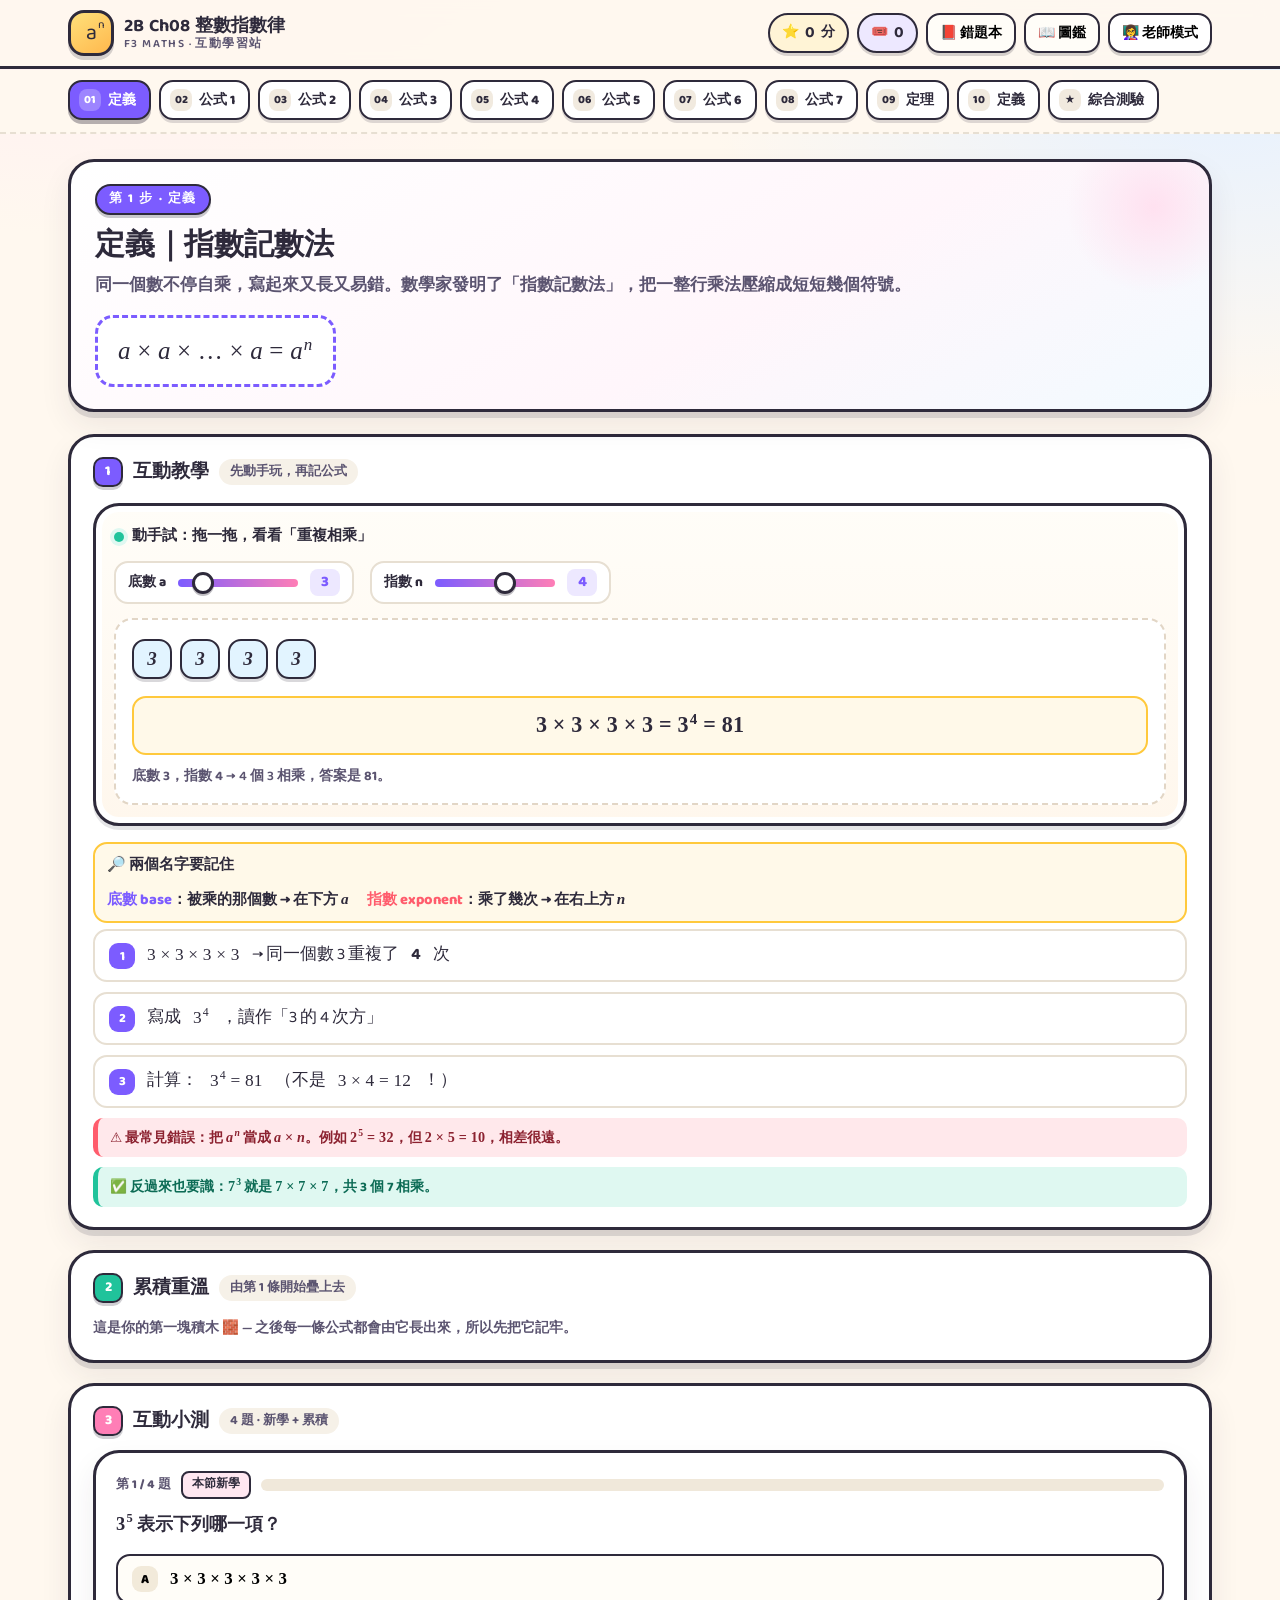
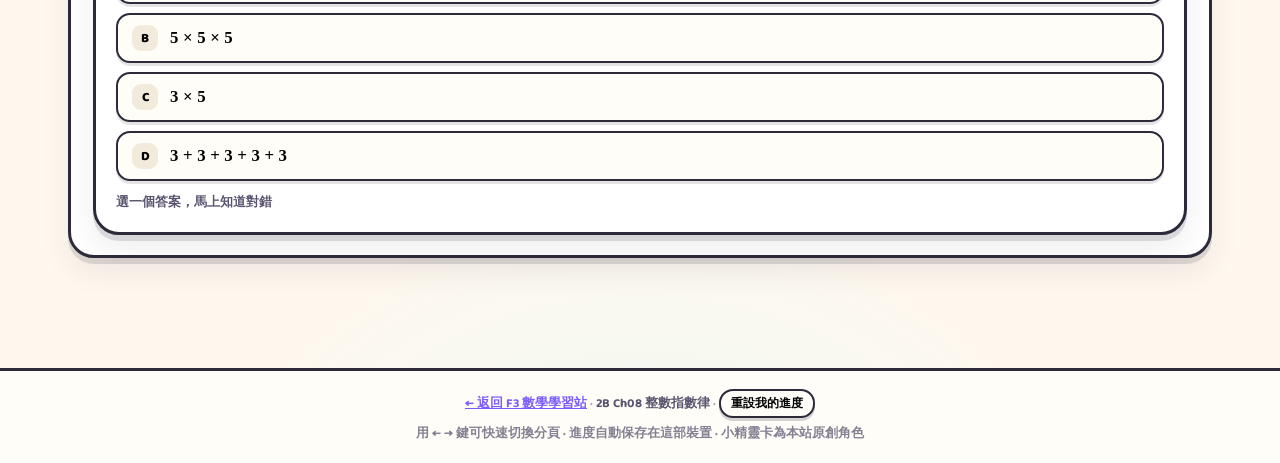
==== 2b-ch08/index.html @ fe67205e "2B Ch08 整數指數律 interactive site + hub" ====
<!DOCTYPE html>
<html lang="zh-Hant-HK">
<head>
<meta charset="utf-8">
<meta name="viewport" content="width=device-width, initial-scale=1">
<title>2B Ch08 整數指數律｜F3 數學互動學習站</title>
<meta name="description" content="中三數學（2B 第 8 章）整數指數律互動教學：指數記數法、七條指數公式、指數方程、科學記數法。附互動小測、抽卡獎勵與錯題本。">
<link rel="preconnect" href="https://fonts.googleapis.com">
<link rel="preconnect" href="https://fonts.gstatic.com" crossorigin>
<link href="https://fonts.googleapis.com/css2?family=Baloo+2:wght@500;600;700;800&display=swap" rel="stylesheet">
<link rel="stylesheet" href="assets/ch08.css">
<link rel="icon" href="data:image/svg+xml,%3Csvg xmlns='http://www.w3.org/2000/svg' viewBox='0 0 100 100'%3E%3Crect width='100' height='100' rx='24' fill='%237C5CFF'/%3E%3Ctext x='50' y='68' font-size='54' text-anchor='middle' fill='white' font-family='serif' font-style='italic'%3Ea%3C/text%3E%3Ctext x='74' y='44' font-size='30' text-anchor='middle' fill='%23FFC93C' font-family='serif' font-style='italic'%3En%3C/text%3E%3C/svg%3E">
</head>
<body>

<header class="topbar">
  <div class="topbar-in">
    <div class="brand">
      <div class="logo">a<sup style="font-size:12px">n</sup></div>
      <h1>2B Ch08 整數指數律<small>F3 MATHS · 互動學習站</small></h1>
    </div>
    <div class="hud">
      <span class="pill gold" id="hudPts">⭐ <b>0</b> 分</span>
      <span class="pill violet" id="hudTk">🎟 <b>0</b></span>
      <button class="iconbtn ghost" id="goWrong" title="錯題本">📕<span class="lbl"> 錯題本</span></button>
      <button class="iconbtn ghost" id="goCards" title="圖鑑">📖<span class="lbl"> 圖鑑</span></button>
      <button class="iconbtn" id="modeBtn" title="切換老師／學生模式">👩‍🏫<span class="lbl"> 老師模式</span></button>
    </div>
  </div>
</header>

<nav class="tabbar" aria-label="章節分頁">
  <div class="tabbar-in" id="tabs"></div>
</nav>

<main>
  <div id="panels"></div>
</main>

<footer>
  <div style="margin-bottom:6px">
    <a href="../../index.html">← 返回 F3 數學學習站</a>
    <span style="opacity:.5">·</span>
    2B Ch08 整數指數律
    <span style="opacity:.5">·</span>
    <button class="iconbtn ghost" id="resetBtn" style="font-size:12px;padding:3px 10px">重設我的進度</button>
  </div>
  <div style="opacity:.75">用 ← → 鍵可快速切換分頁 · 進度自動保存在這部裝置 · 小精靈卡為本站原創角色</div>
</footer>

<script src="assets/content-topics-a.js"></script>
<script src="assets/content-topics-b.js"></script>
<script src="assets/content-quiz.js"></script>
<script src="assets/content-cards.js"></script>
<script src="assets/app-store.js"></script>
<script src="assets/app-widgets.js"></script>
<script src="assets/app-quiz.js"></script>
<script src="assets/app-shell.js"></script>
</body>
</html>
---- 2b-ch08/assets/ch08.css ----
/* =========================================================
   2B Ch08 整數指數律  —  可愛互動學習站
   ========================================================= */

:root{
  --cream:#FFF8EF;
  --paper:#FFFFFF;
  --ink:#2E2A3B;
  --ink-2:#5B5470;
  --line:#E7DFD2;

  --purple:#7C5CFF;
  --purple-l:#EDE8FF;
  --pink:#FF7EB6;
  --pink-l:#FFE7F1;
  --mint:#20C39B;
  --mint-l:#DFF8F1;
  --sun:#FFC93C;
  --sun-l:#FFF4D6;
  --sky:#3FB6FF;
  --sky-l:#E2F4FF;
  --peach:#FF8A5B;
  --peach-l:#FFEDE5;
  --red:#FF5C6C;
  --red-l:#FFE8EB;

  --r-lg:26px;
  --r-md:18px;
  --r-sm:12px;
  --sh:0 6px 0 rgba(46,42,59,.14), 0 14px 30px rgba(46,42,59,.08);
  --sh-hard:0 5px 0 var(--ink);
  --font: "Baloo 2","Nunito","PingFang HK","Noto Sans HK","Microsoft JhengHei",system-ui,-apple-system,sans-serif,"Apple Color Emoji","Segoe UI Emoji","Noto Color Emoji";
}

*{box-sizing:border-box}
html{scroll-behavior:smooth}
body{
  margin:0;
  font-family:var(--font);
  color:var(--ink);
  background:
    radial-gradient(1000px 600px at 8% -6%, #FFE9F3 0%, transparent 60%),
    radial-gradient(900px 560px at 96% 4%, #E6F1FF 0%, transparent 58%),
    radial-gradient(800px 700px at 50% 108%, #E9FBF4 0%, transparent 60%),
    var(--cream);
  font-size:16.5px;
  line-height:1.66;
  -webkit-tap-highlight-color:transparent;
}
body.teacher{font-size:17.5px}
img{max-width:100%}
button{font-family:inherit}

/* ---------------- 頂欄 ---------------- */
.topbar{
  position:sticky; top:0; z-index:60;
  background:rgba(255,248,239,.92);
  backdrop-filter:blur(10px);
  border-bottom:3px solid var(--ink);
}
.topbar-in{
  max-width:1180px; margin:0 auto; padding:10px 18px;
  display:flex; align-items:center; gap:14px; flex-wrap:wrap;
}
.brand{display:flex; align-items:center; gap:10px; margin-right:auto; min-width:0}
.brand .logo{
  width:46px;height:46px;border-radius:16px;display:grid;place-items:center;
  background:linear-gradient(145deg,#FFE07A,#FFB84D);
  border:3px solid var(--ink); box-shadow:0 4px 0 rgba(46,42,59,.2);
  font-size:22px; flex:none; line-height:1; overflow:hidden; position:relative;
}
.brand .logo sup{position:absolute; top:6px; right:6px; font-size:11px; line-height:1}
.brand h1{font-size:18px; margin:0; line-height:1.25; letter-spacing:.2px}
.brand h1 small{display:block; font-size:11.5px; font-weight:600; color:var(--ink-2); letter-spacing:1.4px}
.hud{display:flex; align-items:center; gap:8px; flex-wrap:wrap}
.pill{
  display:inline-flex; align-items:center; gap:6px;
  border:2.5px solid var(--ink); background:#fff; border-radius:999px;
  padding:5px 12px; font-weight:700; font-size:14px; white-space:nowrap;
  box-shadow:0 3px 0 rgba(46,42,59,.18);
}
.pill b{font-size:16px}
.pill.gold{background:var(--sun-l)}
.pill.violet{background:var(--purple-l)}
.iconbtn{
  border:2.5px solid var(--ink); background:#fff; border-radius:14px;
  padding:7px 12px; font-weight:800; font-size:14px; cursor:pointer;
  box-shadow:0 3px 0 rgba(46,42,59,.2); transition:.14s;
}
.iconbtn:hover{transform:translateY(-2px); box-shadow:0 5px 0 rgba(46,42,59,.22)}
.iconbtn:active{transform:translateY(2px); box-shadow:0 1px 0 rgba(46,42,59,.2)}
.iconbtn.on{background:var(--mint); color:#fff}
.iconbtn.ghost{background:#FFFDF8}

/* ---------------- 分頁列 ---------------- */
.tabbar{
  position:sticky; top:70px; z-index:55;
  background:rgba(255,248,239,.95); backdrop-filter:blur(8px);
  border-bottom:2px dashed var(--line);
}
.tabbar-in{
  max-width:1180px;margin:0 auto;padding:10px 18px 12px;
  display:flex; gap:8px; flex-wrap:wrap;
}
.tabbar-in::-webkit-scrollbar{height:6px}
.tabbar-in::-webkit-scrollbar-thumb{background:#DFD4C4;border-radius:99px}
.tabchip{
  flex:none; cursor:pointer; border:2.5px solid var(--ink); border-radius:14px;
  background:#fff; padding:7px 13px 7px 9px; font-weight:800; font-size:13.5px;
  display:flex; align-items:center; gap:7px; color:var(--ink);
  box-shadow:0 3px 0 rgba(46,42,59,.16); transition:.15s;
}
.tabchip .num{
  width:22px;height:22px;border-radius:8px;display:grid;place-items:center;
  background:#F1EADF; font-size:11.5px; font-weight:900; flex:none;
}
.tabchip:hover{transform:translateY(-2px)}
.tabchip[aria-selected="true"]{
  background:var(--purple); color:#fff; border-color:var(--ink);
  box-shadow:0 4px 0 rgba(46,42,59,.35);
}
.tabchip[aria-selected="true"] .num{background:rgba(255,255,255,.25); color:#fff}
.tabchip.done .num{background:var(--mint); color:#fff}
.tabchip.special{background:var(--sun-l)}
.tabchip.special[aria-selected="true"]{background:var(--peach); color:#fff}

/* ---------------- 版面 ---------------- */
main{max-width:1180px; margin:0 auto; padding:26px 18px 90px}
.panel{display:none; animation:pop .32s ease both}
.panel.active{display:block}
@keyframes pop{from{opacity:0; transform:translateY(14px)}to{opacity:1;transform:none}}

.hero{
  position:relative; overflow:hidden;
  border:3px solid var(--ink); border-radius:var(--r-lg);
  background:linear-gradient(150deg,#fff, #FFF6FB 60%, #F2FAFF);
  padding:22px 24px; box-shadow:var(--sh); margin-bottom:22px;
}
.hero::after{
  content:""; position:absolute; right:-40px; top:-50px; width:190px;height:190px;
  background:radial-gradient(circle,#FFE1F0,transparent 65%); border-radius:50%;
}
.hero .kicker{
  display:inline-flex; align-items:center; gap:8px; font-size:12.5px; font-weight:900;
  letter-spacing:1.6px; color:#fff; background:var(--purple);
  border:2px solid var(--ink); border-radius:999px; padding:3px 12px;
  box-shadow:0 3px 0 rgba(46,42,59,.25);
}
.hero h2{margin:12px 0 6px; font-size:clamp(22px,3vw,30px); line-height:1.3; position:relative; z-index:1}
.hero p{margin:0; color:var(--ink-2); font-weight:600; position:relative; z-index:1}
.hero .bigformula{
  margin-top:16px; display:inline-block; padding:12px 20px; background:#fff;
  border:3px dashed var(--purple); border-radius:var(--r-md); position:relative; z-index:1;
}

section.block{
  border:3px solid var(--ink); border-radius:var(--r-lg); background:var(--paper);
  padding:20px 22px; margin-bottom:20px; box-shadow:var(--sh);
}
section.block > h3{
  margin:0 0 14px; font-size:18.5px; display:flex; align-items:center; gap:10px; flex-wrap:wrap;
}
.badge{
  display:inline-grid; place-items:center; min-width:30px; height:30px; padding:0 9px;
  border-radius:10px; background:var(--purple); color:#fff; font-size:14px; font-weight:900;
  border:2px solid var(--ink); box-shadow:0 3px 0 rgba(46,42,59,.22);
}
.badge.mint{background:var(--mint)}
.badge.sun{background:var(--sun); color:var(--ink)}
.badge.pink{background:var(--pink)}
.badge.sky{background:var(--sky)}
.sub{font-size:13px; font-weight:700; color:var(--ink-2); background:#F6F1E8;
  border-radius:999px; padding:2px 11px}

/* ---------------- 數學字型 ---------------- */
.m{
  font-family:"Cambria Math","Cambria","Times New Roman",Georgia,serif;
  font-size:1.05em; letter-spacing:.2px; white-space:nowrap;
}
.m i{font-style:italic; font-family:inherit}
.m sup{font-size:.68em; vertical-align:super; line-height:0; padding-left:1px}
.m sub{font-size:.68em; vertical-align:sub; line-height:0}
.bigformula .m{font-size:clamp(19px,2.4vw,25px)}
.op{color:var(--ink-2); padding:0 .18em}
.frac{
  display:inline-flex; flex-direction:column; vertical-align:middle;
  text-align:center; margin:0 .12em; line-height:1.15;
}
.frac > span:first-child{border-bottom:2px solid currentColor; padding:0 .22em .06em}
.frac > span:last-child{padding:.06em .22em 0}

/* ---------------- 按鈕 ---------------- */
.btn{
  cursor:pointer; border:2.5px solid var(--ink); border-radius:14px;
  background:#fff; color:var(--ink); font-weight:800; font-size:15px;
  padding:9px 18px; box-shadow:0 4px 0 rgba(46,42,59,.22); transition:.13s;
  display:inline-flex; align-items:center; gap:8px;
}
.btn:hover{transform:translateY(-2px); box-shadow:0 6px 0 rgba(46,42,59,.22)}
.btn:active{transform:translateY(2px); box-shadow:0 1px 0 rgba(46,42,59,.22)}
.btn.primary{background:var(--purple); color:#fff; box-shadow:0 4px 0 #4B31B8}
.btn.primary:hover{box-shadow:0 6px 0 #4B31B8}
.btn.primary:active{box-shadow:0 1px 0 #4B31B8}
.btn.mint{background:var(--mint); color:#fff; box-shadow:0 4px 0 #12876B}
.btn.mint:active{box-shadow:0 1px 0 #12876B}
.btn.sun{background:var(--sun); box-shadow:0 4px 0 #C58F00}
.btn.pink{background:var(--pink); color:#fff; box-shadow:0 4px 0 #C4427A}
.btn.small{padding:6px 12px; font-size:13px; border-radius:11px}
.btn:disabled{opacity:.45; cursor:not-allowed; transform:none!important}

/* ---------------- 互動教具 ---------------- */
.widget{
  border:3px solid var(--ink); border-radius:var(--r-lg);
  background:linear-gradient(180deg,#FFFDF8,#FFF7ED);
  padding:18px; box-shadow:inset 0 0 0 6px #fff, 0 4px 0 rgba(46,42,59,.12);
  margin:16px 0;
}
.widget .wtitle{
  font-weight:900; font-size:15px; display:flex; align-items:center; gap:8px; margin-bottom:12px;
}
.widget .wtitle .dot{width:10px;height:10px;border-radius:50%;background:var(--mint); box-shadow:0 0 0 4px var(--mint-l)}
.controls{display:flex; flex-wrap:wrap; gap:16px; margin:6px 0 14px}
.ctrl{display:flex; align-items:center; gap:10px; background:#fff; border:2px solid var(--line);
  border-radius:14px; padding:6px 12px; font-weight:800; font-size:13.5px}
.ctrl input[type=range]{
  -webkit-appearance:none; appearance:none; width:120px; height:8px; border-radius:99px;
  background:linear-gradient(90deg,var(--purple),var(--pink)); outline:none; cursor:pointer;
}
.ctrl input[type=range]::-webkit-slider-thumb{
  -webkit-appearance:none; width:22px;height:22px;border-radius:50%;
  background:#fff; border:3px solid var(--ink); box-shadow:0 2px 0 rgba(46,42,59,.3); cursor:grab;
}
.ctrl input[type=range]::-moz-range-thumb{
  width:18px;height:18px;border-radius:50%;background:#fff;border:3px solid var(--ink);
}
.ctrl output{
  min-width:30px; text-align:center; background:var(--purple-l);
  border-radius:8px; padding:1px 8px; font-size:15px; color:var(--purple);
}
.stage{
  background:#fff; border:2.5px dashed #E2D6C6; border-radius:var(--r-md);
  padding:16px; min-height:96px;
}
.tokrow{display:flex; flex-wrap:wrap; gap:8px; align-items:center; min-height:46px}
.tok{
  width:40px;height:40px;border-radius:13px; display:grid;place-items:center;
  font-family:"Cambria Math",Georgia,serif; font-style:italic; font-size:19px; font-weight:700;
  background:var(--c,#EDE8FF); border:2.5px solid var(--ink);
  box-shadow:0 3px 0 rgba(46,42,59,.18); transition:.25s;
  animation:tokin .3s ease both;
}
@keyframes tokin{from{transform:scale(.2) rotate(-14deg); opacity:0}to{transform:none;opacity:1}}
.tok.cut{opacity:.42; text-decoration:line-through; text-decoration-thickness:2px; transform:scale(.86)}
.tok.b{background:var(--sky-l); --c:var(--sky-l)}
.tok.p{background:var(--pink-l)}
.tok.g{background:var(--mint-l)}
.tok.y{background:var(--sun-l)}
.wline{
  margin-top:14px; font-size:clamp(17px,2vw,21px); font-weight:700; text-align:center;
  background:#FFF9E9; border:2px solid var(--sun); border-radius:14px; padding:9px 12px;
}
.wline .hl{background:#FFF0B8; border-radius:6px; padding:0 4px}
.wnote{font-size:13.5px; color:var(--ink-2); margin-top:10px; font-weight:600}
.warn{
  border-left:5px solid var(--red); background:var(--red-l); border-radius:10px;
  padding:8px 12px; font-size:13.5px; font-weight:700; margin-top:10px; color:#8C2230;
}
.ok{
  border-left:5px solid var(--mint); background:var(--mint-l); border-radius:10px;
  padding:8px 12px; font-size:13.5px; font-weight:700; margin-top:10px; color:#0C6B55;
}

/* 重複括號 / 分數示意 */
.repeatbox{display:flex; flex-wrap:wrap; gap:10px; align-items:center}
.unit{
  border:2.5px solid var(--ink); border-radius:14px; padding:8px 10px; background:#fff;
  box-shadow:0 3px 0 rgba(46,42,59,.15); text-align:center; min-width:58px;
}
.unit .cap{font-size:11px; font-weight:900; color:var(--ink-2); letter-spacing:.6px}
.mulsign{font-size:20px; font-weight:900; color:var(--ink-2)}

/* 表格 */
.mini-table{border-collapse:separate; border-spacing:0; width:100%; max-width:520px; margin:6px auto; font-weight:700}
.mini-table th,.mini-table td{border-bottom:2px dashed #E6DCCB; padding:7px 8px; text-align:center; font-size:15px}
.mini-table th{background:#FFF6E2; font-size:12.5px; letter-spacing:.5px; color:var(--ink-2)}
.mini-table tr:last-child td{border-bottom:none}
.mini-table .now{background:var(--sun-l); border-radius:10px}

/* 步驟 */
.steps{counter-reset:st; display:flex; flex-direction:column; gap:10px; margin:6px 0 0}
.step{
  display:flex; gap:12px; align-items:flex-start; background:#fff;
  border:2px solid var(--line); border-radius:14px; padding:10px 14px;
}
.step::before{
  counter-increment:st; content:counter(st);
  width:26px;height:26px;border-radius:9px;background:var(--purple);color:#fff;
  display:grid;place-items:center;font-weight:900;font-size:13px;flex:none;margin-top:2px;
}
.step.reveal{animation:pop .3s ease both}

/* 累積重溫卡 */
.recap-grid{display:grid; grid-template-columns:repeat(auto-fill,minmax(238px,1fr)); gap:12px}
.reca{
  border:2.5px solid var(--ink); border-radius:var(--r-md); background:#fff;
  padding:12px 14px; box-shadow:0 4px 0 rgba(46,42,59,.14); cursor:pointer;
  transition:.15s; position:relative;
}
.reca:hover{transform:translateY(-3px) rotate(-.5deg); box-shadow:0 7px 0 rgba(46,42,59,.16)}
.reca .n{
  position:absolute; top:-11px; left:12px; background:var(--mint); color:#fff;
  border:2px solid var(--ink); border-radius:8px; font-size:11.5px; font-weight:900; padding:1px 8px;
}
.reca .f{font-size:16px; margin:6px 0 4px}
.reca .e{font-size:12.5px; color:var(--ink-2); font-weight:600}
.reca .more{display:none; margin-top:8px; font-size:13px; border-top:2px dotted var(--line); padding-top:8px; color:var(--ink-2)}
.reca.open .more{display:block}

/* ---------------- 小測 ---------------- */
.quiz{
  border:3px solid var(--ink); border-radius:var(--r-lg); background:#fff;
  padding:18px 20px; box-shadow:var(--sh);
}
.qhead{display:flex; align-items:center; gap:10px; flex-wrap:wrap; margin-bottom:6px}
.qprog{flex:1; height:12px; background:#F0E8DA; border-radius:99px; overflow:hidden; min-width:120px}
.qprog > i{display:block; height:100%; width:0; border-radius:99px;
  background:linear-gradient(90deg,var(--mint),var(--sky)); transition:width .35s}
.qcount{font-size:12.5px; font-weight:900; color:var(--ink-2); white-space:nowrap}
.qtag{font-size:11.5px; font-weight:900; border-radius:8px; padding:2px 9px; border:2px solid var(--ink)}
.qtag.new{background:var(--pink-l)}
.qtag.cum{background:var(--sky-l)}
.qtext{font-size:17.5px; font-weight:800; margin:10px 0 14px; line-height:1.7}
.opts{display:grid; gap:9px}
.opt{
  text-align:left; cursor:pointer; border:2.5px solid var(--ink); background:#FFFDF8;
  border-radius:14px; padding:10px 14px; font-size:16px; font-weight:700;
  display:flex; gap:12px; align-items:center; transition:.13s; box-shadow:0 3px 0 rgba(46,42,59,.13);
}
.opt:hover:not(:disabled){background:#FFF3D9; transform:translateX(3px)}
.opt .k{
  width:26px;height:26px;border-radius:9px;display:grid;place-items:center;flex:none;
  background:#F2EADA; font-weight:900; font-size:13px;
}
.opt.right{background:var(--mint-l); border-color:var(--mint); box-shadow:0 3px 0 #9FE3D2}
.opt.right .k{background:var(--mint); color:#fff}
.opt.wrong{background:var(--red-l); border-color:var(--red); box-shadow:0 3px 0 #FFC4CB}
.opt.wrong .k{background:var(--red); color:#fff}
.opt:disabled{cursor:default}
.fb{
  margin-top:14px; border-radius:16px; padding:13px 16px; border:2.5px solid var(--ink);
  animation:pop .25s ease both; font-weight:600;
}
.fb.good{background:var(--mint-l); box-shadow:0 4px 0 #A9E6D7}
.fb.bad{background:var(--red-l); box-shadow:0 4px 0 #FFC7CE}
.fb .fbhead{font-weight:900; margin-bottom:4px; font-size:15.5px; display:flex; align-items:center; gap:8px; flex-wrap:wrap}
.fb .exp{font-size:14.5px; color:#3C3550}
.qfoot{margin-top:12px; display:flex; gap:10px; align-items:center; flex-wrap:wrap}
.qfoot .hint{font-size:12.5px; color:var(--ink-2); font-weight:700}

.result{
  text-align:center; padding:10px 4px 4px;
}
.result .score{font-size:56px; font-weight:900; line-height:1; color:var(--purple)}
.result .stars{font-size:30px; letter-spacing:6px; margin:8px 0}
.result .msg{font-weight:800; color:var(--ink-2)}
.result .rewards{display:flex; gap:10px; justify-content:center; flex-wrap:wrap; margin:14px 0}

/* 小提示（老師模式） */
.tips{
  display:none; background:var(--sun-l); border:2.5px dashed #E0AE1F; border-radius:16px;
  padding:12px 16px; margin:14px 0; font-size:14px;
}
body.teacher .tips{display:block}
.tips b{color:#8A6200}
.tips ul{margin:6px 0 0; padding-left:20px}
.tips li{margin:3px 0}

/* ---------------- 抽卡 / 圖鑑 ---------------- */
.cardgrid{display:grid; grid-template-columns:repeat(auto-fill,minmax(150px,1fr)); gap:14px}
.pcard{
  position:relative; border:3px solid var(--ink); border-radius:18px; overflow:hidden;
  background:linear-gradient(160deg,#fff,#F7F2FF); padding:12px 10px 10px; text-align:center;
  box-shadow:0 5px 0 rgba(46,42,59,.18); transition:.18s;
}
.pcard:hover{transform:translateY(-4px) rotate(-1deg)}
.pcard .art{width:100%; height:96px; display:grid; place-items:center}
.pcard .art svg{width:96px;height:96px; overflow:visible}
.pcard .nm{font-weight:900; font-size:14px; margin-top:4px}
.pcard .rar{
  position:absolute; top:8px; left:8px; font-size:10.5px; font-weight:900; letter-spacing:.8px;
  padding:1px 7px; border-radius:7px; border:2px solid var(--ink); background:#fff;
}
.pcard .hp{font-size:11px; font-weight:800; color:var(--ink-2); margin-top:2px}
.pcard .sk{font-size:11.5px; font-weight:700; color:var(--ink-2); margin-top:5px; line-height:1.35;
  min-height:32px; font-family:var(--font)}
.pcard.locked{filter:grayscale(1) opacity(.45)}
.pcard.locked .nm{color:#8B8496}

.pcard.r-N{background:linear-gradient(160deg,#fff,#F1F2F6)}
.pcard.r-R{background:linear-gradient(160deg,#fff,#E6F3FF)}
.pcard.r-SR{background:linear-gradient(160deg,#fff,#F3E9FF); border-color:#6A3FD1}
.pcard.r-SSR{
  background:linear-gradient(150deg,#FFF6D8,#FFE8F2 40%,#E9F1FF 75%,#E9FFF7);
  border-color:#B8860B; box-shadow:0 5px 0 #C9A227, 0 0 22px rgba(255,200,60,.55);
}
.pcard.r-SSR::after{
  content:""; position:absolute; inset:0; pointer-events:none;
  background:linear-gradient(115deg,transparent 35%,rgba(255,255,255,.85) 48%,transparent 60%);
  transform:translateX(-120%); animation:holo 3.6s ease-in-out infinite;
}
@keyframes holo{0%,60%{transform:translateX(-120%)}100%{transform:translateX(120%)}}
.pcard .count{
  position:absolute; top:8px; right:8px; background:var(--ink); color:#fff; font-size:10.5px;
  font-weight:900; border-radius:99px; padding:1px 7px;
}

/* 抽卡機 */
.gacha{
  border:3px solid var(--ink); border-radius:var(--r-lg); padding:20px; text-align:center;
  background:radial-gradient(circle at 50% 0%, #FFF3C4, #FFF 65%); box-shadow:var(--sh);
}
.flipwrap{perspective:1100px; width:230px; height:320px; margin:14px auto; cursor:pointer}
.flipcard{position:relative; width:100%; height:100%; transform-style:preserve-3d; transition:transform .8s cubic-bezier(.2,.8,.2,1)}
.flipcard.flipped{transform:rotateY(180deg)}
.face{
  position:absolute; inset:0; backface-visibility:hidden; border-radius:20px;
  border:3px solid var(--ink); display:flex; flex-direction:column; align-items:center; justify-content:center;
  overflow:hidden;
}
.face.back{
  background:repeating-linear-gradient(45deg,#7C5CFF,#7C5CFF 12px,#6B4AEE 12px,#6B4AEE 24px);
  color:#fff; box-shadow:0 8px 0 rgba(46,42,59,.25);
}
.face.back .qm{font-size:72px; font-weight:900; text-shadow:0 4px 0 rgba(0,0,0,.25)}
.face.back .txt{font-size:12.5px; font-weight:800; letter-spacing:2px; margin-top:6px}
.face.front{transform:rotateY(180deg); background:linear-gradient(160deg,#fff,#F6F1FF); padding:12px}
.face.front .nm{font-size:20px; font-weight:900; margin-top:8px}
.face.front .art svg{width:148px;height:148px}
.face.front .sk{font-size:12px; font-weight:700; color:var(--ink-2); margin-top:6px; line-height:1.4}
.face.front.r-SSR{background:linear-gradient(150deg,#FFF6D8,#FFE8F2 40%,#E9F1FF 75%,#E9FFF7)}
.face.front.r-SR{background:linear-gradient(160deg,#fff,#F1E7FF)}
.face.front.r-R{background:linear-gradient(160deg,#fff,#E8F4FF)}

/* ---------------- 錯題本 ---------------- */
.wrong-item{
  border:2.5px solid var(--ink); border-radius:var(--r-md); background:#fff;
  padding:13px 16px; box-shadow:0 4px 0 rgba(46,42,59,.13); margin-bottom:12px;
}
.wrong-item .wq{font-weight:800; margin:4px 0 8px}
.wrong-item .mrow{display:flex; gap:14px; flex-wrap:wrap; font-size:13.5px; font-weight:700}
.wrong-item .tagc{background:var(--sky-l); border-radius:7px; padding:1px 8px; font-size:11.5px}
.wrong-item .myans{color:#B3253A; text-decoration:line-through}
.wrong-item .corr{color:#0C7B5F}
.wrong-item .wexp{font-size:13.5px; color:var(--ink-2); margin-top:8px; border-top:2px dotted var(--line); padding-top:8px}
.empty{
  text-align:center; padding:34px 10px; color:var(--ink-2); font-weight:700;
}
.empty .em{font-size:46px; display:block; margin-bottom:8px}

/* ---------------- toast / 彩花 ---------------- */
#toast{
  position:fixed; left:50%; bottom:26px; transform:translate(-50%,26px);
  background:var(--ink); color:#fff; font-weight:800; padding:11px 22px; border-radius:999px;
  opacity:0; pointer-events:none; transition:.28s; z-index:200; box-shadow:0 8px 24px rgba(0,0,0,.25);
  max-width:90vw; text-align:center;
}
#toast.show{opacity:1; transform:translate(-50%,0)}
.confetti{position:fixed; width:10px; height:14px; border-radius:2px; pointer-events:none; z-index:190;
  animation:fall linear forwards}
@keyframes fall{to{transform:translateY(105vh) rotate(640deg); opacity:.2}}

/* ---------------- footer ---------------- */
footer{
  border-top:3px solid var(--ink); background:#FFFDF7; padding:18px;
  text-align:center; font-size:12.5px; color:var(--ink-2); font-weight:700;
}
footer a{color:var(--purple)}

/* ---------------- 響應式 ---------------- */
@media (max-width:760px){
  #modeBtn .lbl{display:none}
  .iconbtn{padding:6px 9px; font-size:12.5px}
  .hud{gap:6px}
  .pill{font-size:12px; padding:3px 8px}
  .topbar-in{padding:8px 12px; gap:8px}
  .brand h1{font-size:15px}
  .brand .logo{width:38px;height:38px;font-size:18px}
  .pill{font-size:12.5px; padding:3px 9px}
  .pill b{font-size:14px}
  .tabbar{position:static}
  .tabbar-in{padding:8px 12px; flex-wrap:nowrap; overflow-x:auto}
  main{padding:16px 12px 70px}
  section.block{padding:15px 14px}
  .hero{padding:16px 15px}
  .widget{padding:13px}
  .ctrl input[type=range]{width:86px}
  .tok{width:34px;height:34px;font-size:16px}
  .opts{gap:8px}
  .opt{font-size:14.5px; padding:9px 11px}
  .qtext{font-size:16px}
  .flipwrap{width:180px;height:250px}
}
@media (prefers-reduced-motion:reduce){
  *{animation-duration:.001s!important; transition-duration:.001s!important}
}
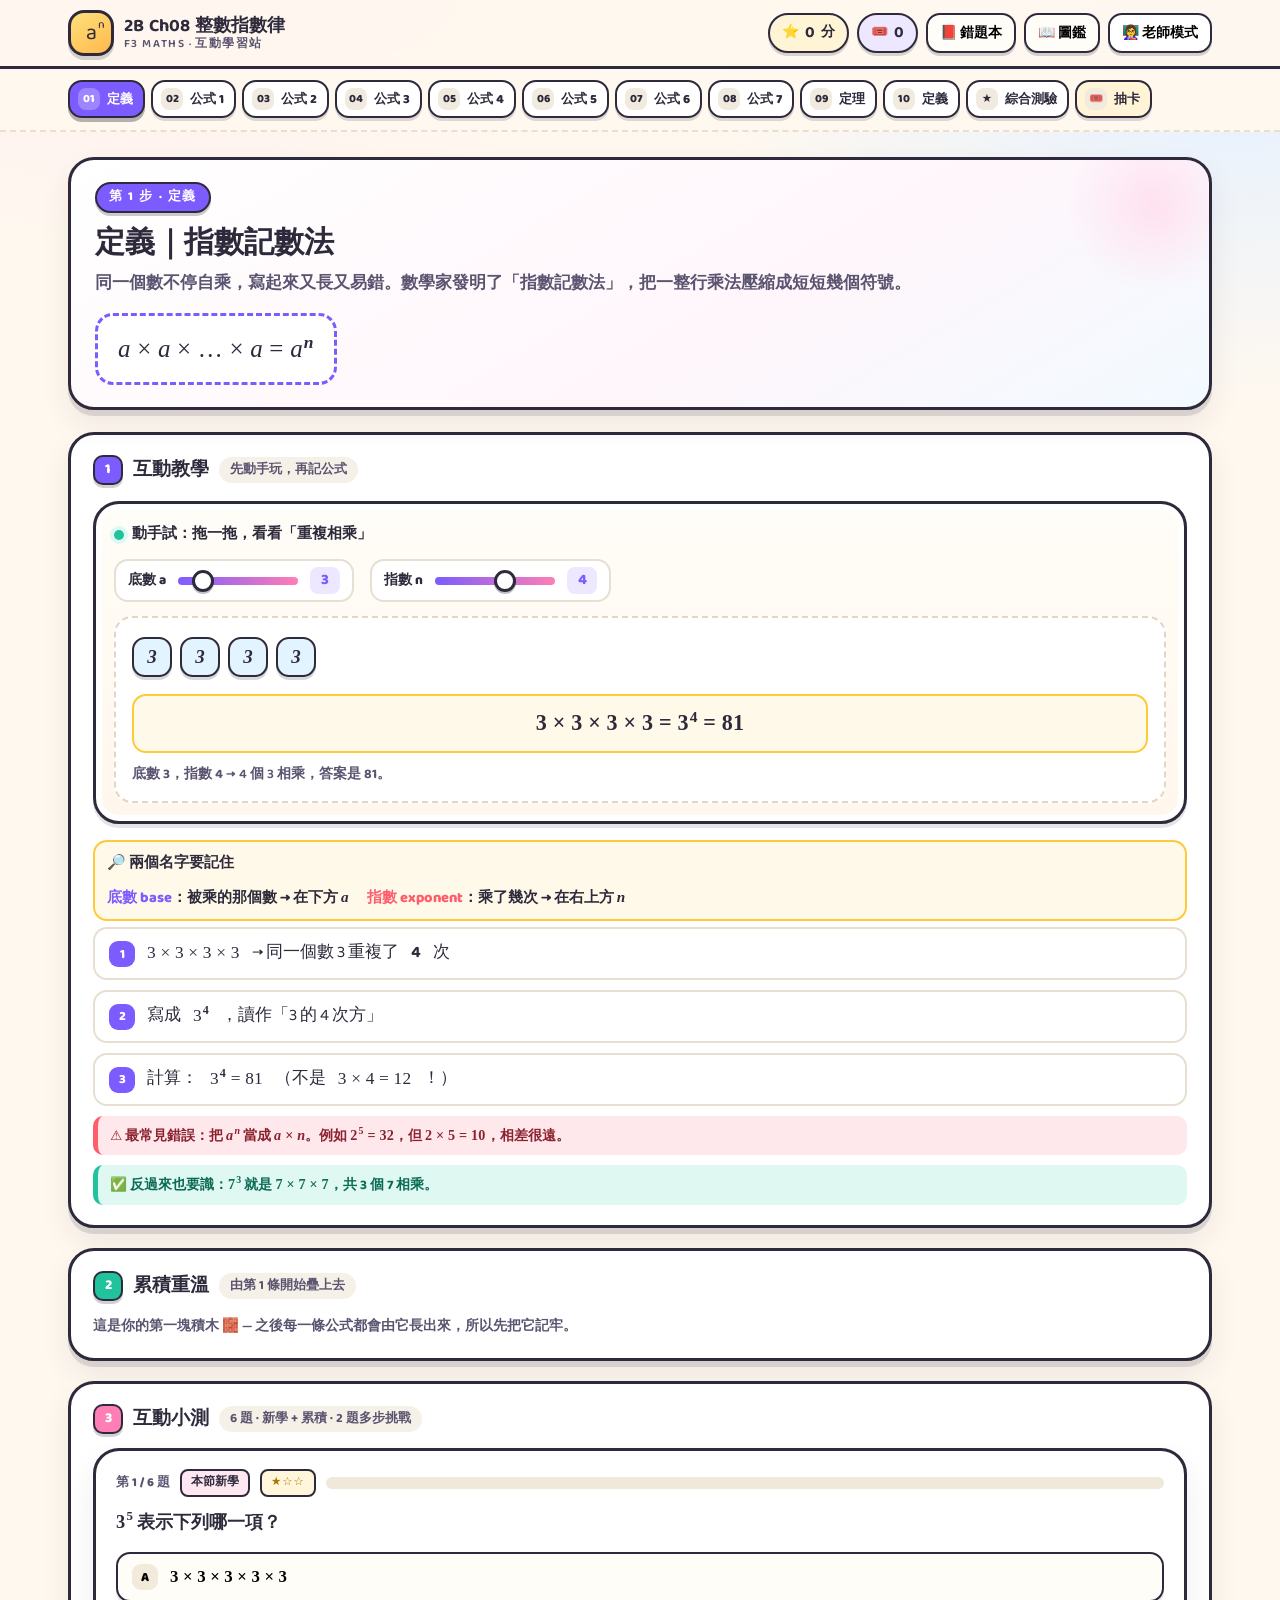
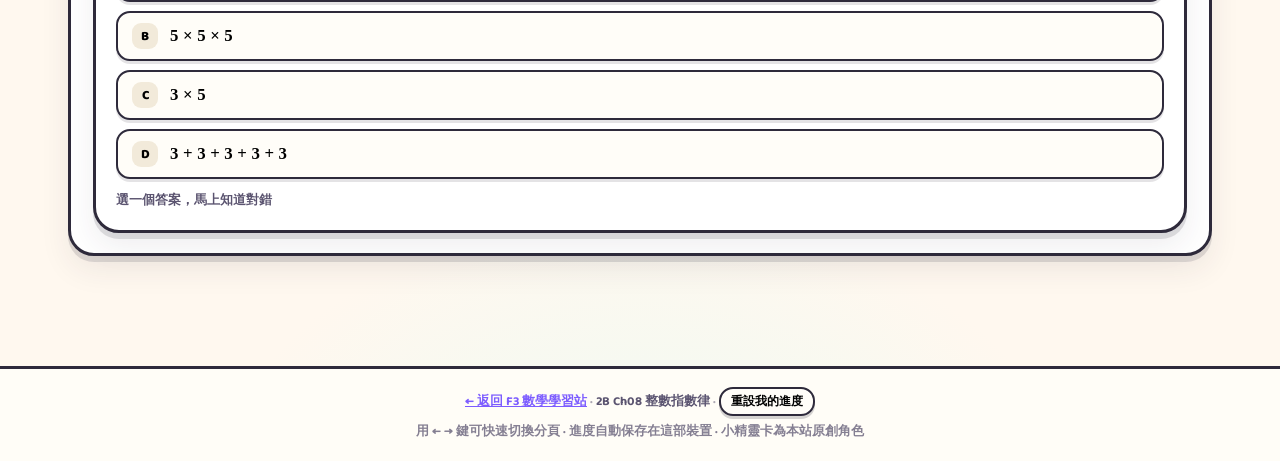
==== commit 4dad6bce: "Cache-bust assets (v=20261103b)" ====
--- a/2b-ch08/index.html
+++ b/2b-ch08/index.html
@@ -8,7 +8,7 @@
 <link rel="preconnect" href="https://fonts.googleapis.com">
 <link rel="preconnect" href="https://fonts.gstatic.com" crossorigin>
 <link href="https://fonts.googleapis.com/css2?family=Baloo+2:wght@500;600;700;800&display=swap" rel="stylesheet">
-<link rel="stylesheet" href="assets/ch08.css">
+<link rel="stylesheet" href="assets/ch08.css?v=20261103b">
 <link rel="icon" href="data:image/svg+xml,%3Csvg xmlns='http://www.w3.org/2000/svg' viewBox='0 0 100 100'%3E%3Crect width='100' height='100' rx='24' fill='%237C5CFF'/%3E%3Ctext x='50' y='68' font-size='54' text-anchor='middle' fill='white' font-family='serif' font-style='italic'%3Ea%3C/text%3E%3Ctext x='74' y='44' font-size='30' text-anchor='middle' fill='%23FFC93C' font-family='serif' font-style='italic'%3En%3C/text%3E%3C/svg%3E">
 </head>
 <body>
@@ -48,13 +48,13 @@
   <div style="opacity:.75">用 ← → 鍵可快速切換分頁 · 進度自動保存在這部裝置 · 小精靈卡為本站原創角色</div>
 </footer>
 
-<script src="assets/content-topics-a.js"></script>
-<script src="assets/content-topics-b.js"></script>
-<script src="assets/content-quiz.js"></script>
-<script src="assets/content-cards.js"></script>
-<script src="assets/app-store.js"></script>
-<script src="assets/app-widgets.js"></script>
-<script src="assets/app-quiz.js"></script>
-<script src="assets/app-shell.js"></script>
+<script src="assets/content-topics-a.js?v=20261103b"></script>
+<script src="assets/content-topics-b.js?v=20261103b"></script>
+<script src="assets/content-quiz.js?v=20261103b"></script>
+<script src="assets/content-cards.js?v=20261103b"></script>
+<script src="assets/app-store.js?v=20261103b"></script>
+<script src="assets/app-widgets.js?v=20261103b"></script>
+<script src="assets/app-quiz.js?v=20261103b"></script>
+<script src="assets/app-shell.js?v=20261103b"></script>
 </body>
 </html>
--- a/2b-ch08/assets/ch08.css
+++ b/2b-ch08/assets/ch08.css
@@ -100,13 +100,13 @@
 }
 .tabbar-in{
   max-width:1180px;margin:0 auto;padding:10px 18px 12px;
-  display:flex; gap:8px; flex-wrap:wrap;
+  display:flex; gap:6px; flex-wrap:wrap;
 }
 .tabbar-in::-webkit-scrollbar{height:6px}
 .tabbar-in::-webkit-scrollbar-thumb{background:#DFD4C4;border-radius:99px}
 .tabchip{
   flex:none; cursor:pointer; border:2.5px solid var(--ink); border-radius:14px;
-  background:#fff; padding:7px 13px 7px 9px; font-weight:800; font-size:13.5px;
+  background:#fff; padding:6px 10px 6px 8px; font-weight:800; font-size:13px;
   display:flex; align-items:center; gap:7px; color:var(--ink);
   box-shadow:0 3px 0 rgba(46,42,59,.16); transition:.15s;
 }
@@ -121,6 +121,8 @@
 }
 .tabchip[aria-selected="true"] .num{background:rgba(255,255,255,.25); color:#fff}
 .tabchip.done .num{background:var(--mint); color:#fff}
+.tabchip .tkn{background:var(--pink);color:#fff;border:2px solid var(--ink);border-radius:999px;
+  font-size:10.5px;padding:0 6px;margin-left:3px;line-height:1.6}
 .tabchip.special{background:var(--sun-l)}
 .tabchip.special[aria-selected="true"]{background:var(--peach); color:#fff}
 
@@ -178,7 +180,7 @@
   font-size:1.05em; letter-spacing:.2px; white-space:nowrap;
 }
 .m i{font-style:italic; font-family:inherit}
-.m sup{font-size:.68em; vertical-align:super; line-height:0; padding-left:1px}
+.m sup{font-size:.7em; font-weight:700; vertical-align:super; line-height:0; padding-left:1px}
 .m sub{font-size:.68em; vertical-align:sub; line-height:0}
 .bigformula .m{font-size:clamp(19px,2.4vw,25px)}
 .op{color:var(--ink-2); padding:0 .18em}
@@ -329,6 +331,7 @@
 .qtag{font-size:11.5px; font-weight:900; border-radius:8px; padding:2px 9px; border:2px solid var(--ink)}
 .qtag.new{background:var(--pink-l)}
 .qtag.cum{background:var(--sky-l)}
+.qtag.lv{background:#FFF6DC;color:#A97600;letter-spacing:1px}
 .qtext{font-size:17.5px; font-weight:800; margin:10px 0 14px; line-height:1.7}
 .opts{display:grid; gap:9px}
 .opt{
@@ -488,6 +491,7 @@
   .pill{font-size:12.5px; padding:3px 9px}
   .pill b{font-size:14px}
   .tabbar{position:static}
+  .tabchip.hot{order:-1}
   .tabbar-in{padding:8px 12px; flex-wrap:nowrap; overflow-x:auto}
   main{padding:16px 12px 70px}
   section.block{padding:15px 14px}
